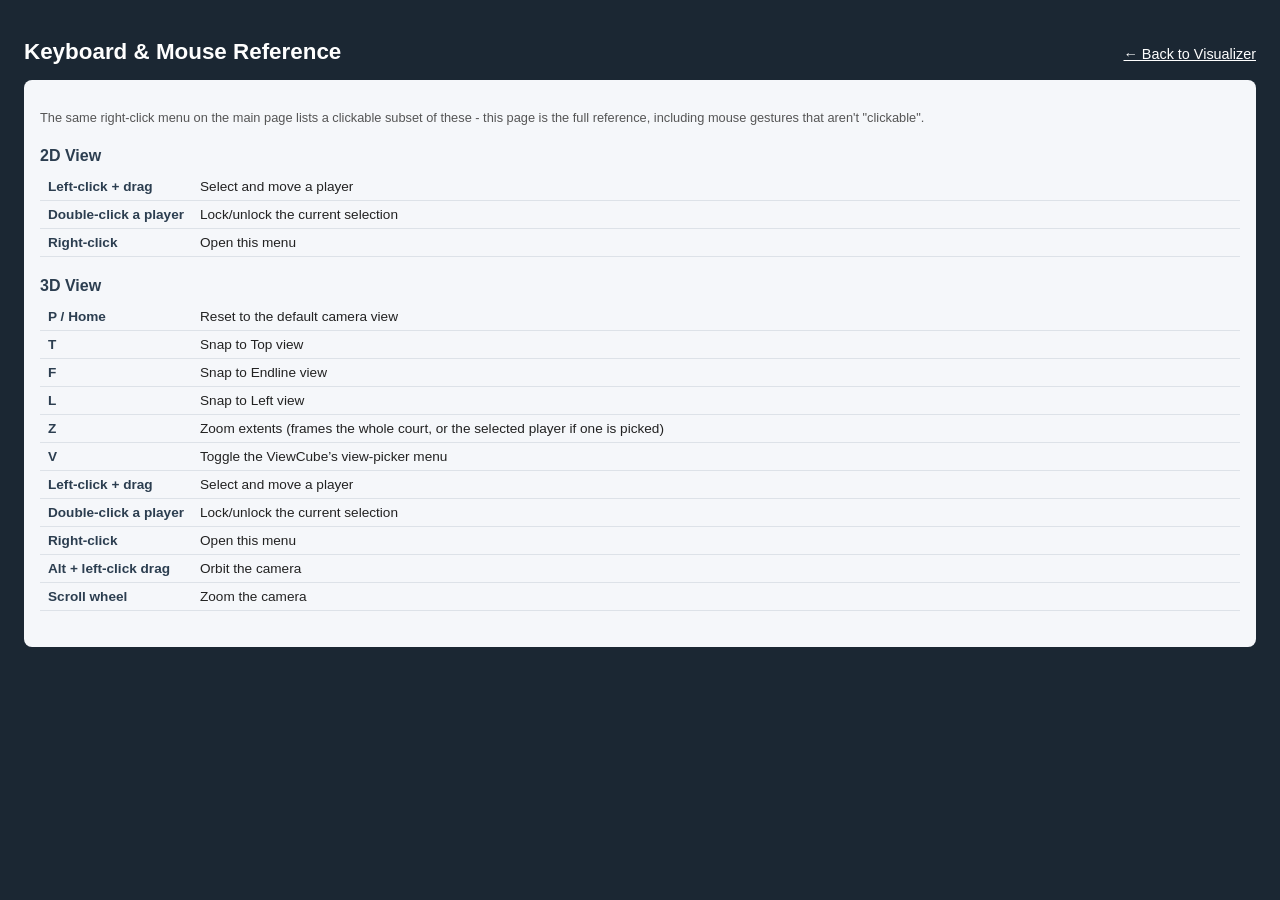
==== reference.html @ e1e454f8 "feat: implement quad-menu for 3D view controls, add keyboard and mouse reference page" ====
<!DOCTYPE html>
<html lang="en">
<head>
  <meta charset="UTF-8">
  <title>Reference — Volleyball Rotation Visualizer</title>
  <link rel="stylesheet" href="css/style.css">
</head>
<body>
  <div class="app">
    <div class="app-header">
      <h1>Keyboard &amp; Mouse Reference</h1>
      <a href="index.html" class="setup-link">&larr; Back to Visualizer</a>
    </div>

    <div class="panel setup-panel">
      <div class="panel-section">
        <p class="hint">The same right-click menu on the main page lists a
          clickable subset of these - this page is the full reference,
          including mouse gestures that aren't "clickable".</p>
      </div>

      <div class="panel-section">
        <h2>2D View</h2>
        <table class="reference-table" id="table2D">
          <tbody></tbody>
        </table>
      </div>

      <div class="panel-section">
        <h2>3D View</h2>
        <table class="reference-table" id="table3D">
          <tbody></tbody>
        </table>
      </div>
    </div>
  </div>

  <script type="module" src="js/reference.js"></script>
</body>
</html>
---- css/style.css ----
:root {
  --court-fill: #e2836b;
  --court-bg: #189a94;
  --line-colour: #ffffff;
  --player-fill: #efa581;
  --player-outline: #f5f5f5;
  --player-overlap: #e74c3c;
  --player-selectable: #22c55e;
  --guide-line: #000000;
  --guide-selected: #3498db;
  --link-line: #16a34a;
  --panel-bg: #f5f7fa;
  --accent: #2c3e50;
  --libero-fill: #efa581;
  --bench-fill: #ffffff;
  --bench-fill-opacity: 0.12;
  --player-outline-width: 5;
  --diagram-font-family: Verdana, Arial, sans-serif;
  --player-label-size: 34px;
  --bench-label-size: 24px;
  --rotation-tracker-size: 56px;
  --glow-blur-radius: 6px;
  --pulse-max-blur-radius: 14px;
  --pulse-duration: 1.2s;
}

* {
  box-sizing: border-box;
}

body {
  font-family: Verdana, Arial, sans-serif;
  background: #1b2733;
  color: #222;
  margin: 0;
  padding: 24px;
}

.app {
  max-width: 1400px;
  margin: 0 auto;
}

h1 {
  color: #ffffff;
  font-size: 1.4rem;
}

.app-header {
  display: flex;
  align-items: baseline;
  justify-content: space-between;
  gap: 16px;
}

.setup-link {
  color: #ffffff;
  font-size: 0.9rem;
}

.header-links {
  display: flex;
  gap: 16px;
}

.layout {
  display: flex;
  flex-direction: column;
  gap: 14px;
}

.top-bar {
  background: var(--panel-bg);
  border-radius: 8px;
  padding: 8px 12px;
  display: flex;
  flex-direction: column;
  gap: 6px;
}

.top-bar-row {
  display: flex;
  align-items: center;
  gap: 10px;
  flex-wrap: nowrap;
  overflow-x: auto;
}

.top-bar button {
  padding: 5px 9px;
  font-size: 0.78rem;
  white-space: nowrap;
  flex-shrink: 0;
}

/* Fixed (not max) width regardless of the dynamic label text ("Swap In
   Libero" / "Select a back-row player..." / "Swap Out Libero (for X)") -
   a max-width alone still let the row's total content width change (and
   therefore wrap differently) between the short and long variants. */
#liberoSwapBtn {
  width: 210px;
  flex: 0 0 auto;
  white-space: nowrap;
  overflow: hidden;
  text-overflow: ellipsis;
}

.op-group {
  display: flex;
  gap: 6px;
  flex-wrap: nowrap;
  flex-shrink: 0;
}

.op-group + .op-group {
  padding-left: 10px;
  border-left: 1px solid #dde2e8;
}

.status-row {
  justify-content: space-between;
}

.status-summary {
  display: flex;
  flex-direction: row;
  gap: 10px;
  font-size: 0.75rem;
  color: var(--accent);
  flex: 0 0 auto;
}

.status-summary .rotation-display {
  font-weight: bold;
}

.status-cards {
  display: flex;
  flex-wrap: nowrap;
  overflow-x: auto;
  gap: 4px;
  list-style: none;
  margin: 0;
  padding: 0;
  flex: 1 1 auto;
  justify-content: flex-end;
}

.status-card {
  display: flex;
  flex-direction: column;
  align-items: center;
  gap: 0;
  min-width: 46px;
  flex-shrink: 0;
  padding: 2px 6px;
  border-radius: 5px;
  font-size: 0.72rem;
  line-height: 1.2;
}

.status-card-role {
  font-weight: bold;
}

.status-card-status {
  font-size: 0.62rem;
}

.status-card.ok {
  background: #eafaf1;
  color: #1e8449;
}

.status-card.violation {
  background: #fdecea;
  color: #c0392b;
}

.stage {
  display: flex;
  justify-content: center;
}

#court {
  background: var(--court-bg);
  border-radius: 8px;
  touch-action: none;
  width: 100%;
  max-width: 1040px;
  height: auto;
  display: block;
}

.scene3d-mount {
  position: relative;
  width: 100%;
  max-width: 1040px;
  aspect-ratio: 4 / 3;
  border-radius: 8px;
  overflow: hidden;
  background: var(--court-bg);
}

.quad-menu {
  position: fixed;
  z-index: 20;
  display: flex;
  flex-wrap: wrap;
  gap: 16px;
  max-width: 640px;
  background: var(--panel-bg);
  border-radius: 8px;
  padding: 14px;
  box-shadow: 0 8px 28px rgba(0, 0, 0, 0.45);
}

/* `display: flex` above otherwise beats the browser's default
   `[hidden] { display: none }` UA rule, since author styles always win
   over UA styles regardless of selector specificity. */
.quad-menu[hidden] {
  display: none;
}

.quad-section {
  flex: 1 1 220px;
  min-width: 200px;
}

.quad-section h3 {
  font-size: 0.9rem;
  margin: 0 0 8px;
  color: var(--accent);
}

.quad-view-presets button {
  font-size: 0.72rem;
  padding: 6px 2px;
}

.shortcuts-list {
  list-style: none;
  margin: 0 0 8px;
  padding: 0;
  font-size: 0.78rem;
  color: var(--accent);
}

.shortcuts-list li {
  padding: 3px 0;
}

.shortcuts-list button {
  width: 100%;
  text-align: left;
  font-size: 0.78rem;
  padding: 5px 8px;
}

.view-cube-wrap {
  position: absolute;
  top: 12px;
  right: 12px;
  z-index: 5;
  display: flex;
  flex-direction: column;
  align-items: flex-end;
  gap: 6px;
  /* Medium-size defaults (setup.html's "3D Preview - View Cube Size"
     setting) - js/renderer3d.js overrides these at load based on the
     saved size, everything else derives from them via var()/calc(). */
  --vc-scene-size: 150px;
  --vc-perspective: 750px;
  --vc-half: 45px;
  --vc-face-size: 90px;
  --vc-face-font-size: 0.75rem;
  --vc-edge-half: 10px;
  --vc-edge-size: 20px;
  --vc-corner-half: 8px;
  --vc-corner-size: 16px;
}

.view-cube-home {
  flex: 0 0 auto;
  width: 28px;
  height: 28px;
  padding: 0;
  font-size: 1.1rem;
  line-height: 1;
  border-radius: 50%;
}

.view-cube-scene {
  position: relative;
  width: var(--vc-scene-size);
  height: var(--vc-scene-size);
  perspective: var(--vc-perspective);
}

.view-cube {
  position: absolute;
  inset: 0;
  transform-style: preserve-3d;
}

.vc-face {
  position: absolute;
  left: 50%;
  top: 50%;
  width: var(--vc-face-size);
  height: var(--vc-face-size);
  margin: calc(var(--vc-face-size) / -2) 0 0 calc(var(--vc-face-size) / -2);
  display: flex;
  align-items: center;
  justify-content: center;
  cursor: pointer;
  user-select: none;
  backface-visibility: hidden;
  box-sizing: border-box;
  background: rgba(44, 62, 80, 0.85);
  border: 1px solid rgba(255, 255, 255, 0.4);
  color: #ffffff;
  font-size: var(--vc-face-font-size);
  font-weight: bold;
  letter-spacing: 0.03em;
}

.vc-face:hover {
  background: rgba(52, 152, 219, 0.85);
}

/* Edge/corner hotspots are tiny 3D boxes (built from real cube faces,
   same recipe as .vc-face just smaller), not flat 2D squares - a flat
   hotspot rotates edge-on and nearly disappears when the cube is viewed
   close to face-on from that side. */
.vc-hotspot {
  position: absolute;
  left: 50%;
  top: 50%;
  width: 0;
  height: 0;
  transform-style: preserve-3d;
}

.vc-hotspot-face {
  position: absolute;
  left: 0;
  top: 0;
  cursor: pointer;
  user-select: none;
  backface-visibility: hidden;
  box-sizing: border-box;
  background: rgba(255, 255, 255, 0.35);
  border: 1px solid rgba(27, 39, 51, 0.6);
}

.vc-hotspot.vc-edge .vc-hotspot-face {
  width: var(--vc-edge-size);
  height: var(--vc-edge-size);
  margin: calc(var(--vc-edge-size) / -2) 0 0 calc(var(--vc-edge-size) / -2);
}

.vc-hotspot.vc-corner .vc-hotspot-face {
  width: var(--vc-corner-size);
  height: var(--vc-corner-size);
  margin: calc(var(--vc-corner-size) / -2) 0 0 calc(var(--vc-corner-size) / -2);
}

.vc-hotspot:hover .vc-hotspot-face {
  background: rgba(52, 152, 219, 0.9);
}

.view-menu {
  position: absolute;
  top: 100%;
  right: 0;
  margin-top: 6px;
  background: var(--panel-bg);
  border-radius: 6px;
  box-shadow: 0 4px 16px rgba(0, 0, 0, 0.35);
  overflow: hidden;
  min-width: 150px;
}

.view-menu button {
  display: block;
  width: 100%;
  border-radius: 0;
  text-align: left;
}

.view-menu[hidden] {
  display: none;
}

.panel {
  background: var(--panel-bg);
  border-radius: 8px;
  padding: 16px;
  min-width: 260px;
  flex: 1 1 260px;
}

.panel-section {
  margin-bottom: 20px;
}

.panel-section h2 {
  font-size: 1rem;
  margin: 0 0 8px;
  color: var(--accent);
}

.rotation-display {
  font-weight: bold;
  margin-bottom: 8px;
}

.button-row {
  display: flex;
  gap: 8px;
  margin-bottom: 8px;
}

button {
  cursor: pointer;
  border: none;
  border-radius: 6px;
  background: var(--accent);
  color: white;
  padding: 10px 12px;
  font-size: 0.9rem;
  flex: 1;
}

button:hover {
  background: #3d5166;
}

button.active {
  background: #f1c40f;
  color: #2c3e50;
}


.full-width {
  width: 100%;
}

select {
  font-family: inherit;
  font-size: 0.9rem;
  padding: 8px;
  border-radius: 6px;
  border: 1px solid #ccc;
  margin-top: 4px;
}

.text-input {
  font-family: inherit;
  font-size: 0.9rem;
  padding: 8px;
  border-radius: 6px;
  border: 1px solid #ccc;
  width: 100%;
  box-sizing: border-box;
  margin-bottom: 8px;
}

.saved-setups-list {
  list-style: none;
  margin: 8px 0;
  padding: 0;
}

.saved-setup-row {
  display: flex;
  align-items: center;
  gap: 6px;
  padding: 6px 0;
}

.saved-setup-row + .saved-setup-row {
  border-top: 1px solid #dde2e8;
}

.saved-setup-name {
  flex: 1 1 auto;
  font-size: 0.85rem;
  font-weight: bold;
  color: var(--accent);
  overflow-wrap: anywhere;
}

.saved-setup-row button {
  flex: 0 0 auto;
  padding: 6px 10px;
  font-size: 0.8rem;
}

.setup-folder-header {
  display: flex;
  align-items: center;
  gap: 6px;
  padding: 10px 0 4px;
  font-size: 0.8rem;
  font-weight: bold;
  color: var(--accent);
  text-transform: uppercase;
  letter-spacing: 0.03em;
}

.setup-folder-header:first-child {
  padding-top: 0;
}

.setup-folder-header span {
  flex: 1 1 auto;
}

.setup-folder-header button {
  flex: 0 0 auto;
  padding: 4px 8px;
  font-size: 0.7rem;
  text-transform: none;
  letter-spacing: normal;
}

.folder-rename-input {
  flex: 1 1 auto;
  font-family: inherit;
  font-weight: bold;
  font-size: 0.8rem;
  text-transform: uppercase;
  letter-spacing: 0.03em;
  color: var(--accent);
  padding: 4px 6px;
  border-radius: 6px;
  border: 1px solid #ccc;
  background: #ffffff;
  box-sizing: border-box;
  min-width: 0;
}

.folder-input {
  flex: 0 0 auto;
  width: 90px;
  min-width: 0;
  font-family: inherit;
  font-size: 0.75rem;
  padding: 4px 6px;
  border-radius: 6px;
  border: 1px solid #ccc;
  box-sizing: border-box;
}

.hint {
  font-size: 0.8rem;
  color: #555;
  line-height: 1.4;
}

.reference-table {
  width: 100%;
  border-collapse: collapse;
  font-size: 0.85rem;
}

.reference-table td {
  padding: 6px 8px;
  border-bottom: 1px solid #dde2e8;
}

.reference-table td:first-child {
  font-weight: bold;
  color: var(--accent);
  white-space: nowrap;
  width: 1%;
}

.player-label-form {
  display: grid;
  grid-template-columns: repeat(4, minmax(0, 1fr));
  gap: 10px;
  margin-top: 10px;
}

.player-label-form + .button-row,
.color-form + .button-row {
  margin-top: 16px;
}

.player-label-row {
  display: flex;
  flex-direction: column;
  gap: 4px;
  font-size: 0.8rem;
  color: var(--accent);
  font-weight: bold;
  min-width: 0;
}

.player-label-row input {
  font-family: inherit;
  font-size: 0.9rem;
  padding: 6px 8px;
  border-radius: 6px;
  border: 1px solid #ccc;
  width: 100%;
  min-width: 0;
  box-sizing: border-box;
}

.color-form {
  display: grid;
  grid-template-columns: repeat(auto-fill, minmax(230px, 1fr));
  gap: 10px;
  margin-top: 10px;
}

.color-row {
  display: flex;
  flex-direction: column;
  gap: 8px;
  font-size: 0.8rem;
  color: var(--accent);
  font-weight: bold;
  background: #ffffff;
  border: 1px solid #dde2e8;
  border-radius: 6px;
  padding: 6px 8px;
  min-width: 0;
}

.color-row-header {
  display: flex;
  align-items: center;
  gap: 8px;
  min-width: 0;
}

.color-row-header span {
  overflow-wrap: break-word;
}

.color-row-header input[type="color"] {
  flex-shrink: 0;
  width: 28px;
  height: 28px;
  padding: 0;
  border: 1px solid #ccc;
  border-radius: 6px;
  cursor: pointer;
  background: none;
}

.color-row-header input[type="number"] {
  width: 70px;
  font-family: inherit;
  font-size: 0.85rem;
  padding: 4px 6px;
  border-radius: 6px;
  border: 1px solid #ccc;
}

.color-picker {
  position: relative;
  flex-shrink: 0;
}

.color-swatch-current {
  width: 28px;
  height: 28px;
  padding: 0;
  border: 1px solid #ccc;
  border-radius: 6px;
  cursor: pointer;
  flex: none;
}

/* Kept in the form for submission, but only shown to the OS color-picker
   dialog via nativeInput.click() when "Custom…" is chosen - never
   interactive/visible on its own. */
.color-native-input {
  position: absolute;
  width: 0;
  height: 0;
  padding: 0;
  border: 0;
  opacity: 0;
  pointer-events: none;
}

.color-popover {
  position: absolute;
  top: calc(100% + 6px);
  left: 0;
  z-index: 20;
  background: #ffffff;
  border: 1px solid #dde2e8;
  border-radius: 8px;
  box-shadow: 0 6px 20px rgba(0, 0, 0, 0.25);
  padding: 10px;
  width: 176px;
}

.color-popover .color-swatches {
  display: grid;
  grid-template-columns: repeat(5, 1fr);
  gap: 6px;
  margin-bottom: 8px;
}

.color-popover .color-swatch {
  width: 28px;
  height: 28px;
}

.color-custom-btn {
  width: 100%;
  padding: 8px;
  font-size: 0.8rem;
}

.color-swatch {
  width: 20px;
  height: 20px;
  padding: 0;
  border: 1px solid #ccc;
  border-radius: 4px;
  cursor: pointer;
}

.color-swatch:hover {
  border-color: var(--accent);
  transform: scale(1.1);
}

.line-setting-row {
  display: flex;
  align-items: center;
  gap: 8px;
  font-size: 0.8rem;
  color: var(--accent);
  font-weight: bold;
  background: #ffffff;
  border: 1px solid #dde2e8;
  border-radius: 6px;
  padding: 6px 8px;
  min-width: 0;
}

.line-setting-row span {
  flex: 1 1 auto;
  overflow-wrap: break-word;
}

.line-setting-row input[type="number"] {
  flex-shrink: 0;
  width: 56px;
  font-family: inherit;
  font-size: 0.9rem;
  padding: 4px 6px;
  border-radius: 6px;
  border: 1px solid #ccc;
  box-sizing: border-box;
}

.font-family-row {
  grid-column: 1 / -1;
}

.font-family-row input[type="text"],
.font-family-row select {
  flex: 1 1 auto;
  min-width: 0;
  font-family: inherit;
  font-size: 0.9rem;
  padding: 4px 6px;
  border-radius: 6px;
  border: 1px solid #ccc;
  box-sizing: border-box;
}

.player {
  cursor: grab;
}

.player.dragging {
  cursor: grabbing;
}

.player circle {
  stroke: var(--player-outline);
  stroke-width: var(--player-outline-width);
  fill: var(--player-fill);
}

.player.libero circle {
  fill: var(--libero-fill);
}

.player.back-row circle {
  fill: color-mix(in srgb, var(--player-fill) 80%, black);
}

.player.libero.back-row circle {
  fill: color-mix(in srgb, var(--libero-fill) 80%, black);
}

.player.overlapping circle {
  fill: var(--player-overlap);
}

.player.bench-warning circle {
  fill: var(--player-overlap);
}

.player.selectable circle {
  stroke: var(--player-selectable);
  stroke-width: 8;
  stroke-dasharray: 14, 8;
  cursor: pointer;
  filter: drop-shadow(0 0 var(--glow-blur-radius) var(--player-selectable));
}

.player.guide-selected circle {
  stroke: var(--guide-selected);
  stroke-width: 8;
  filter: drop-shadow(0 0 var(--glow-blur-radius) var(--guide-selected));
}

.player.guide-selected.locked circle {
  animation: lock-pulse var(--pulse-duration) ease-in-out infinite;
}

@keyframes lock-pulse {
  0%, 100% {
    stroke-opacity: 1;
    filter: drop-shadow(0 0 var(--glow-blur-radius) #ffffff);
  }
  50% {
    stroke-opacity: 0.4;
    filter: drop-shadow(0 0 var(--pulse-max-blur-radius) #ffffff);
  }
}

.player.guide-related circle {
  stroke: #000000;
  stroke-width: 8;
}

.player text {
  fill: var(--player-outline);
  stroke: var(--player-outline);
  stroke-width: 1;
  text-anchor: middle;
  dominant-baseline: central;
  font-family: var(--diagram-font-family);
  font-weight: bold;
  font-size: var(--player-label-size);
  pointer-events: none;
}
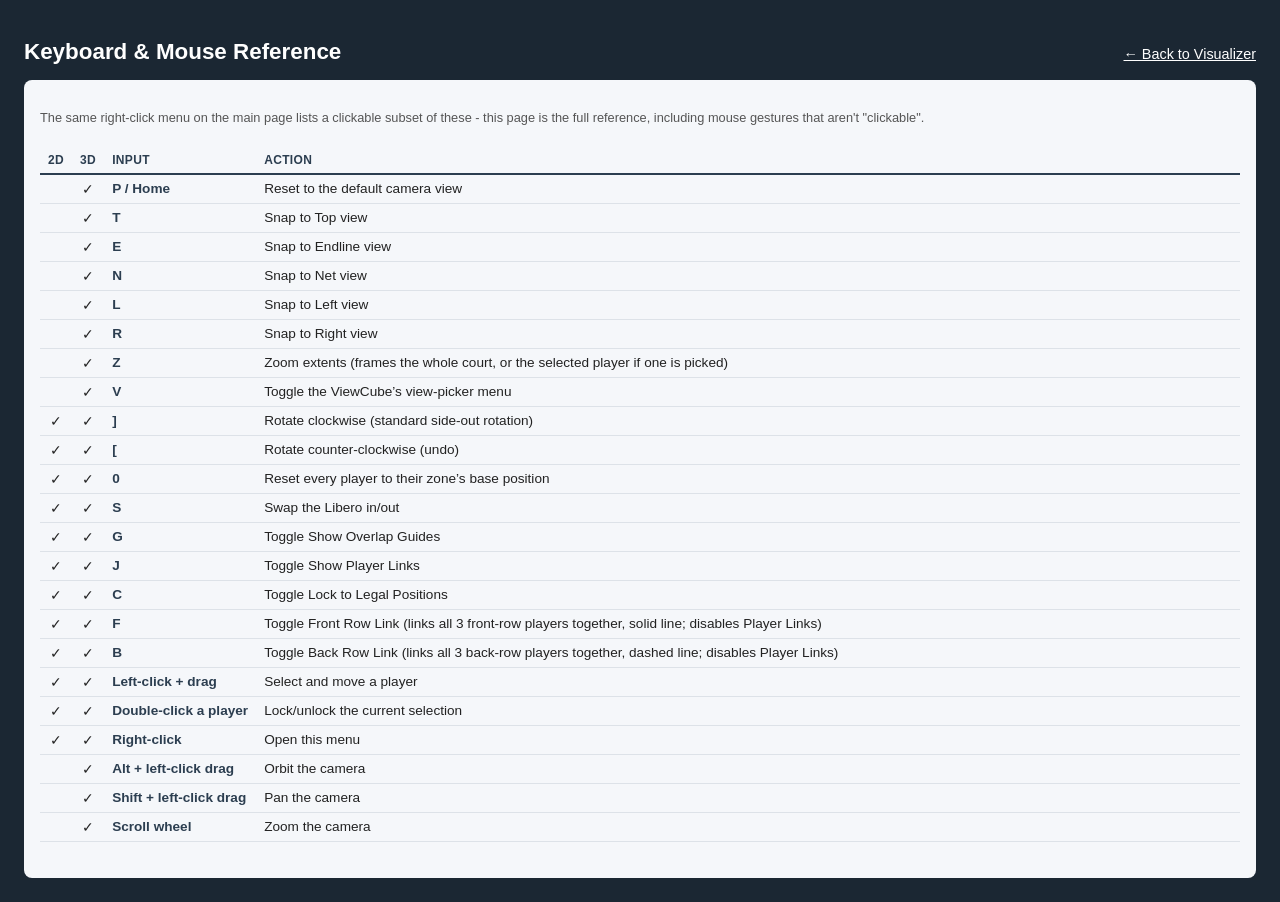
==== commit c3fc2dac: "feat: redesign reference table to consolidate 2D/3D views and improve keyboard/mouse controls displa" ====
--- a/reference.html
+++ b/reference.html
@@ -20,15 +20,15 @@
       </div>
 
       <div class="panel-section">
-        <h2>2D View</h2>
-        <table class="reference-table" id="table2D">
-          <tbody></tbody>
-        </table>
-      </div>
-
-      <div class="panel-section">
-        <h2>3D View</h2>
-        <table class="reference-table" id="table3D">
+        <table class="reference-table" id="referenceTable">
+          <thead>
+            <tr>
+              <th class="ref-check-col">2D</th>
+              <th class="ref-check-col">3D</th>
+              <th>Input</th>
+              <th>Action</th>
+            </tr>
+          </thead>
           <tbody></tbody>
         </table>
       </div>
--- a/css/style.css
+++ b/css/style.css
@@ -9,6 +9,7 @@
   --guide-line: #000000;
   --guide-selected: #3498db;
   --link-line: #16a34a;
+  --row-link-line: #7fe0ff;
   --panel-bg: #f5f7fa;
   --accent: #2c3e50;
   --libero-fill: #efa581;
@@ -18,7 +19,6 @@
   --diagram-font-family: Verdana, Arial, sans-serif;
   --player-label-size: 34px;
   --bench-label-size: 24px;
-  --rotation-tracker-size: 56px;
   --glow-blur-radius: 6px;
   --pulse-max-blur-radius: 14px;
   --pulse-duration: 1.2s;
@@ -74,8 +74,16 @@
   border-radius: 8px;
   padding: 8px 12px;
   display: flex;
+  align-items: stretch;
+  gap: 12px;
+}
+
+.top-bar-rows {
+  display: flex;
   flex-direction: column;
   gap: 6px;
+  flex: 1 1 auto;
+  min-width: 0;
 }
 
 .top-bar-row {
@@ -117,6 +125,55 @@
   border-left: 1px solid #dde2e8;
 }
 
+/* Shows which of the quad-menu's Overlap Guides/Player Links/Lock to
+   Legal/Front Row Link/Back Row Link toggles are currently on, in the
+   space freed up when those buttons moved out of the top bar (ROADMAP
+   3.10) - each chip is hidden by default (see index.html) and only
+   shown while its toggle is enabled (js/main.js's
+   refreshToggleIndicators). The little swatch line previews the color/
+   dash style of the line it corresponds to on the court. */
+.toggle-indicators {
+  align-items: center;
+  gap: 12px;
+}
+
+.toggle-indicator {
+  display: inline-flex;
+  align-items: center;
+  gap: 5px;
+  font-size: 0.7rem;
+  font-weight: bold;
+  color: var(--accent);
+  white-space: nowrap;
+}
+
+.toggle-indicator[hidden] {
+  display: none;
+}
+
+.indicator-swatch {
+  width: 16px;
+  height: 0;
+  border-top: 3px solid var(--accent);
+  display: inline-block;
+}
+
+.indicator-dashed .indicator-swatch {
+  border-top-style: dashed;
+}
+
+.indicator-guides .indicator-swatch {
+  border-top-color: var(--guide-line);
+}
+
+.indicator-links .indicator-swatch {
+  border-top-color: var(--link-line);
+}
+
+.indicator-row-link .indicator-swatch {
+  border-top-color: var(--row-link-line);
+}
+
 .status-row {
   justify-content: space-between;
 }
@@ -132,6 +189,20 @@
 
 .status-summary .rotation-display {
   font-weight: bold;
+}
+
+.rotation-badge {
+  display: flex;
+  align-items: center;
+  justify-content: center;
+  flex: 0 0 auto;
+  width: 72px;
+  background: var(--accent);
+  color: var(--line-colour);
+  font-weight: bold;
+  font-size: 2rem;
+  border-radius: 10px;
+  border: 3px solid var(--court-bg);
 }
 
 .status-cards {
@@ -159,6 +230,17 @@
   line-height: 1.2;
 }
 
+.status-card-top {
+  display: flex;
+  align-items: baseline;
+  gap: 3px;
+}
+
+.status-card-zone {
+  font-size: 0.6rem;
+  opacity: 0.7;
+}
+
 .status-card-role {
   font-weight: bold;
 }
@@ -202,59 +284,164 @@
   background: var(--court-bg);
 }
 
+/* True 3ds Max-style quad-menu: a zero-size anchor positioned exactly at
+   the cursor (see js/quadMenu.js), with each .quad-section expanding
+   outward from that point into its own corner, plus a crosshair (the two
+   .quad-line divs) marking the four quadrant boundaries through it. */
 .quad-menu {
   position: fixed;
   z-index: 20;
-  display: flex;
-  flex-wrap: wrap;
-  gap: 16px;
-  max-width: 640px;
-  background: var(--panel-bg);
-  border-radius: 8px;
-  padding: 14px;
-  box-shadow: 0 8px 28px rgba(0, 0, 0, 0.45);
-}
-
-/* `display: flex` above otherwise beats the browser's default
-   `[hidden] { display: none }` UA rule, since author styles always win
-   over UA styles regardless of selector specificity. */
+  width: 0;
+  height: 0;
+}
+
+/* `width/height: 0` above has no `display` to conflict with the browser's
+   default `[hidden] { display: none }` UA rule, but this stays explicit
+   for the same reason `.view-menu[hidden]` is - author styles always win
+   over UA styles regardless of selector specificity, so any future
+   `display` added to `.quad-menu` needs this override to still hide it. */
 .quad-menu[hidden] {
   display: none;
 }
 
+.quad-line {
+  position: absolute;
+  background: rgba(255, 255, 255, 0.7);
+}
+.quad-line-h {
+  left: 0;
+  top: 0;
+  height: 1px;
+}
+.quad-line-v {
+  left: 0;
+  top: 0;
+  width: 1px;
+}
+
 .quad-section {
-  flex: 1 1 220px;
-  min-width: 200px;
-}
-
-.quad-section h3 {
-  font-size: 0.9rem;
-  margin: 0 0 8px;
-  color: var(--accent);
-}
-
-.quad-view-presets button {
-  font-size: 0.72rem;
-  padding: 6px 2px;
+  position: absolute;
+  display: flex;
+  flex-direction: column;
+  gap: 3px;
+  width: max-content;
+  max-width: 190px;
+  font-size: 0.68rem;
+  background: var(--panel-bg);
+  border-radius: 6px;
+  padding: 4px 8px;
+  box-shadow: 0 6px 20px rgba(0, 0, 0, 0.4);
+}
+/* Same `[hidden]`-vs-`display` override this file already needs for
+   `.quad-menu`/`.view-menu` - author styles beat the UA `[hidden]` rule
+   regardless of specificity, so the 3D-only sections would otherwise stay
+   visible in 2D despite `hidden` being set on them. */
+.quad-section[hidden] {
+  display: none;
+}
+/* Top quadrants expand upward (reversed stacking so the title stays
+   nearest the cursor); bottom quadrants expand downward normally. Left
+   quadrants right-align their text (nearest the cursor on their side);
+   right quadrants left-align. */
+.quad-tl, .quad-tr {
+  flex-direction: column-reverse;
+  bottom: 4px;
+}
+.quad-bl, .quad-br {
+  top: 4px;
+}
+.quad-tl, .quad-bl {
+  right: 4px;
+  align-items: flex-end;
+  text-align: right;
+}
+.quad-tr, .quad-br {
+  left: 4px;
+  align-items: flex-start;
+  text-align: left;
+}
+
+.quad-title {
+  font-size: 0.62rem;
+  font-weight: bold;
+  text-transform: uppercase;
+  letter-spacing: 0.05em;
+  color: #7fb3e0;
+}
+
+.quad-items {
+  display: flex;
+  flex-direction: column;
+  gap: 12px;
+}
+/* Each logical cluster (e.g. Reset+Extents, or the ViewCube size trio) is
+   its own tightly-spaced group; the larger gap above is only BETWEEN
+   groups, so related buttons visually "belong together". */
+.quad-group {
+  display: flex;
+  flex-direction: column;
+  gap: 5px;
+}
+/* Same `[hidden]`-vs-`display` override this file already needs
+   elsewhere (`.quad-menu`/`.quad-section`/`.view-menu`) - `.quad-group`
+   sets its own `display: flex` too, so a `.quad-3d-only` group hidden in
+   2D would otherwise stay visible despite the `hidden` attribute. */
+.quad-group[hidden] {
+  display: none;
+}
+.quad-tl .quad-group, .quad-bl .quad-group {
+  align-items: flex-end;
+}
+.quad-tr .quad-group, .quad-br .quad-group {
+  align-items: flex-start;
+}
+.quad-items button {
+  padding: 4px 8px;
+  font-size: 0.7rem;
+  min-width: 0;
+  flex: none;
+  white-space: nowrap;
+}
+.quad-items .text-input {
+  font-size: 0.7rem;
+  padding: 4px 6px;
+  margin-bottom: 0;
+  width: 130px;
+}
+.quad-items .hint {
+  font-size: 0.62rem;
+  margin: 0;
+}
+.quad-items a {
+  color: var(--accent);
+  font-size: 0.68rem;
+}
+
+#quadShortcutsList {
+  display: flex;
+  flex-direction: column;
+  gap: 12px;
 }
 
 .shortcuts-list {
   list-style: none;
-  margin: 0 0 8px;
+  margin: 0;
   padding: 0;
-  font-size: 0.78rem;
-  color: var(--accent);
+  font-size: 0.7rem;
+  display: flex;
+  flex-direction: column;
+  gap: 5px;
 }
 
 .shortcuts-list li {
-  padding: 3px 0;
+  padding: 0;
 }
 
 .shortcuts-list button {
   width: 100%;
-  text-align: left;
-  font-size: 0.78rem;
-  padding: 5px 8px;
+  text-align: inherit;
+  font-size: 0.7rem;
+  padding: 4px 8px;
 }
 
 .view-cube-wrap {
@@ -566,12 +753,27 @@
   font-size: 0.85rem;
 }
 
+.reference-table th {
+  text-align: left;
+  padding: 6px 8px;
+  border-bottom: 2px solid var(--accent);
+  font-size: 0.75rem;
+  text-transform: uppercase;
+  letter-spacing: 0.03em;
+  color: var(--accent);
+}
+
 .reference-table td {
   padding: 6px 8px;
   border-bottom: 1px solid #dde2e8;
 }
 
-.reference-table td:first-child {
+.reference-table .ref-check-col {
+  text-align: center;
+  width: 1%;
+}
+
+.reference-table .ref-input-col {
   font-weight: bold;
   color: var(--accent);
   white-space: nowrap;
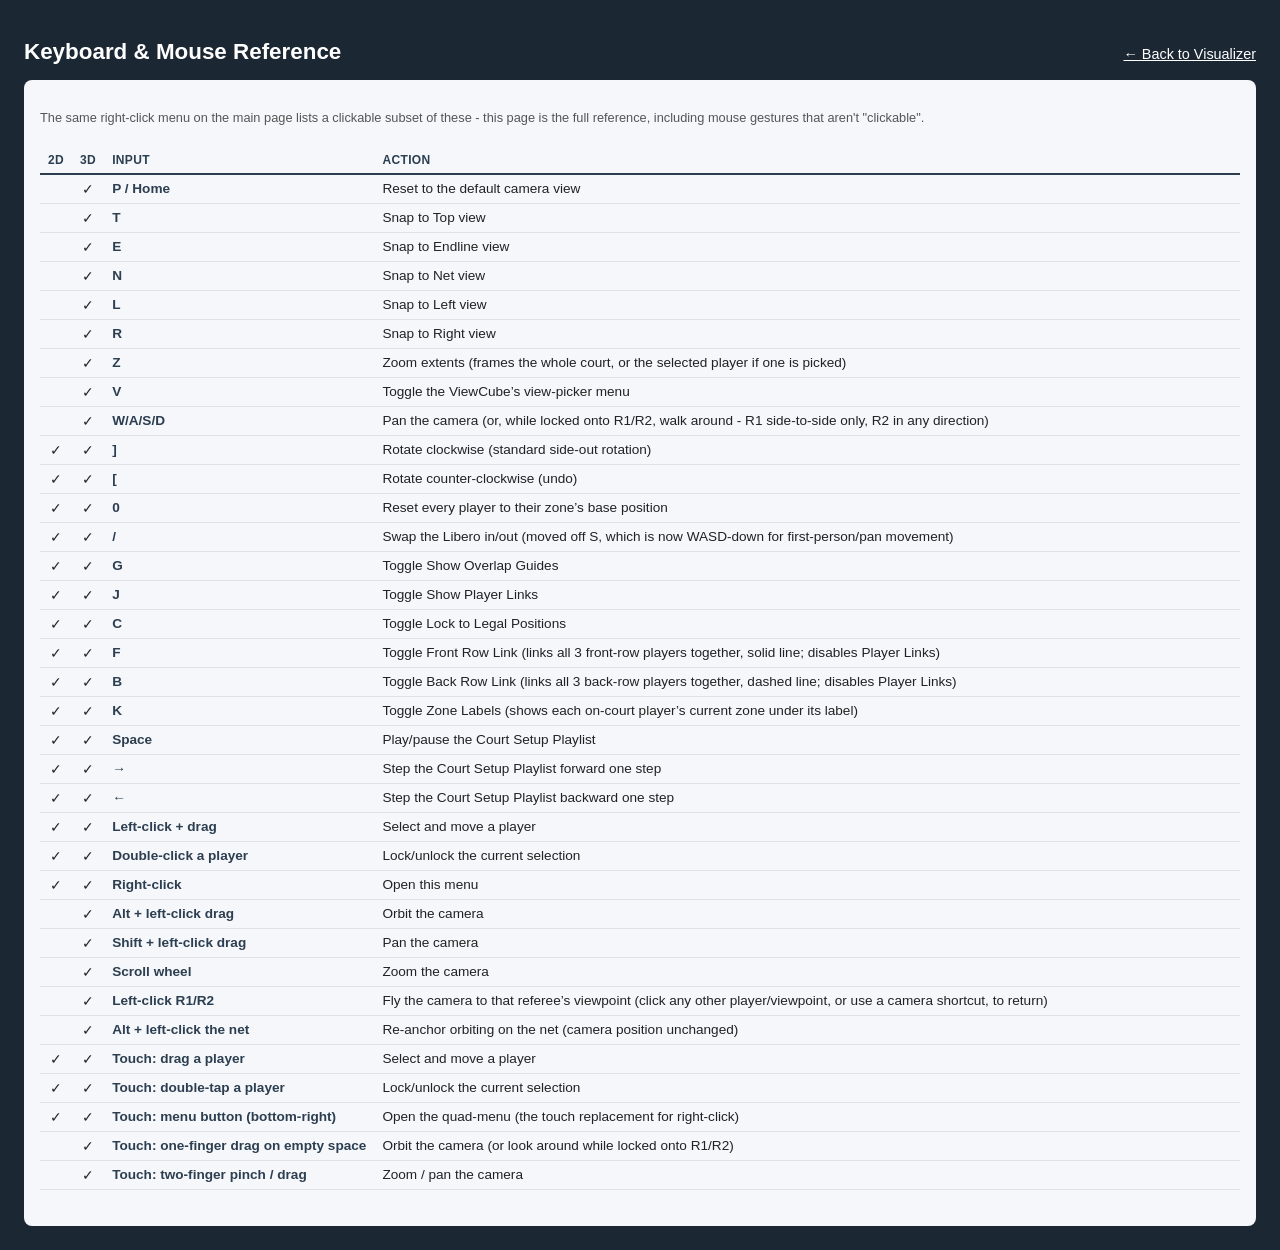
==== commit 97070aed: "feat: implement touch and mobile support with double-tap detection and quad-menu for touch devices" ====
--- a/reference.html
+++ b/reference.html
@@ -2,6 +2,7 @@
 <html lang="en">
 <head>
   <meta charset="UTF-8">
+  <meta name="viewport" content="width=device-width, initial-scale=1">
   <title>Reference — Volleyball Rotation Visualizer</title>
   <link rel="stylesheet" href="css/style.css">
 </head>
--- a/css/style.css
+++ b/css/style.css
@@ -3,11 +3,13 @@
   --court-bg: #189a94;
   --line-colour: #ffffff;
   --player-fill: #efa581;
+  --player-fill-back: #bf8467;
   --player-outline: #f5f5f5;
   --player-overlap: #e74c3c;
   --player-selectable: #22c55e;
   --guide-line: #000000;
   --guide-selected: #3498db;
+  --guide-locked: #8acaf4;
   --link-line: #16a34a;
   --row-link-line: #7fe0ff;
   --panel-bg: #f5f7fa;
@@ -20,8 +22,6 @@
   --player-label-size: 34px;
   --bench-label-size: 24px;
   --glow-blur-radius: 6px;
-  --pulse-max-blur-radius: 14px;
-  --pulse-duration: 1.2s;
 }
 
 * {
@@ -274,6 +274,16 @@
   display: block;
 }
 
+/* iOS starts a text/element selection (and a callout) on long-press
+   otherwise, highlighting the whole canvas. */
+#court,
+.scene3d-mount {
+  -webkit-user-select: none;
+  user-select: none;
+  -webkit-touch-callout: none;
+  -webkit-tap-highlight-color: transparent;
+}
+
 .scene3d-mount {
   position: relative;
   width: 100%;
@@ -407,6 +417,14 @@
   padding: 4px 6px;
   margin-bottom: 0;
   width: 130px;
+}
+/* Isometric puck icon (Puck Size quad-menu buttons - see the <symbol
+   id="puckIcon"> definition near the top of index.html). */
+.puck-icon {
+  width: 16px;
+  height: 11px;
+  vertical-align: middle;
+  margin-left: 2px;
 }
 .quad-items .hint {
   font-size: 0.62rem;
@@ -629,6 +647,11 @@
   color: #2c3e50;
 }
 
+/* Setup page: a section's Save button after one of its settings changed. */
+button.unsaved {
+  box-shadow: 0 0 0 2px #ffffff, 0 0 12px 4px #23f558;
+}
+
 
 .full-width {
   width: 100%;
@@ -1003,7 +1026,7 @@
 }
 
 .player.back-row circle {
-  fill: color-mix(in srgb, var(--player-fill) 80%, black);
+  fill: var(--player-fill-back);
 }
 
 .player.libero.back-row circle {
@@ -1033,18 +1056,8 @@
 }
 
 .player.guide-selected.locked circle {
-  animation: lock-pulse var(--pulse-duration) ease-in-out infinite;
-}
-
-@keyframes lock-pulse {
-  0%, 100% {
-    stroke-opacity: 1;
-    filter: drop-shadow(0 0 var(--glow-blur-radius) #ffffff);
-  }
-  50% {
-    stroke-opacity: 0.4;
-    filter: drop-shadow(0 0 var(--pulse-max-blur-radius) #ffffff);
-  }
+  stroke: var(--guide-locked);
+  filter: drop-shadow(0 0 var(--glow-blur-radius) var(--guide-locked));
 }
 
 .player.guide-related circle {
@@ -1060,6 +1073,137 @@
   dominant-baseline: central;
   font-family: var(--diagram-font-family);
   font-weight: bold;
-  font-size: var(--player-label-size);
+  font-size: calc(var(--player-label-size) * var(--puck-size-scale, 1));
   pointer-events: none;
 }
+
+.player text .zone-label {
+  font-size: 0.55em;
+}
+
+/* Mannequin mode (2D): footprints instead of a circle - see player.js's
+   _buildIcon. Same state colors as the puck, thinner strokes to suit the
+   much smaller shapes; glow is applied to the whole .feet group so it
+   surrounds the pair. */
+.player .hit-area {
+  fill: transparent;
+  stroke: none;
+}
+
+.player .foot {
+  stroke: var(--player-outline);
+  stroke-width: 2.5;
+  fill: var(--player-fill);
+}
+
+.player.libero .foot {
+  fill: var(--libero-fill);
+}
+
+.player.back-row .foot {
+  fill: var(--player-fill-back);
+}
+
+.player.libero.back-row .foot {
+  fill: color-mix(in srgb, var(--libero-fill) 80%, black);
+}
+
+.player.overlapping .foot,
+.player.bench-warning .foot {
+  fill: var(--player-overlap);
+}
+
+.player.selectable .foot {
+  stroke: var(--player-selectable);
+  stroke-width: 4;
+  stroke-dasharray: 8, 5;
+}
+
+.player.selectable .feet {
+  filter: drop-shadow(0 0 var(--glow-blur-radius) var(--player-selectable));
+}
+
+.player.guide-selected .foot {
+  stroke: var(--guide-selected);
+  stroke-width: 4;
+}
+
+.player.guide-selected .feet {
+  filter: drop-shadow(0 0 var(--glow-blur-radius) var(--guide-selected)) drop-shadow(0 0 calc(var(--glow-blur-radius) * 0.5) var(--guide-selected));
+}
+
+.player.guide-selected.locked .foot {
+  stroke: var(--guide-locked);
+}
+
+.player.guide-selected.locked .feet {
+  filter: drop-shadow(0 0 var(--glow-blur-radius) var(--guide-locked)) drop-shadow(0 0 calc(var(--glow-blur-radius) * 0.5) var(--guide-locked));
+}
+
+.player.guide-related .foot {
+  stroke: #000000;
+  stroke-width: 4;
+}
+
+/* The label sits on the court floor (above the footprints) rather than on
+   a dark puck, so give it a dark halo for contrast. */
+.player.icon-mannequin text {
+  stroke: rgba(0, 0, 0, 0.55);
+  stroke-width: 5;
+  paint-order: stroke;
+}
+
+/* Touch-only UI: there is no right-click on touch devices, so a floating
+   button opens the quad-menu instead (see js/main.js `openQuadMenu`). */
+.quad-menu-btn {
+  display: none;
+}
+
+@media (pointer: coarse) {
+  .quad-menu-btn {
+    display: block;
+    position: fixed;
+    right: 16px;
+    bottom: calc(16px + env(safe-area-inset-bottom, 0px));
+    z-index: 19;
+    flex: none;
+    width: 52px;
+    height: 52px;
+    padding: 0;
+    border-radius: 50%;
+    font-size: 1.5rem;
+    line-height: 1;
+    box-shadow: 0 4px 14px rgba(0, 0, 0, 0.4);
+  }
+
+  .top-bar button {
+    padding: 9px 12px;
+    font-size: 0.85rem;
+  }
+
+  .view-cube-home {
+    width: 36px;
+    height: 36px;
+  }
+
+  .quad-section {
+    max-width: calc((100vw - 24px) / 2);
+    font-size: 0.8rem;
+  }
+  .quad-items button {
+    min-height: 36px;
+    padding: 6px 10px;
+    font-size: 0.82rem;
+    white-space: normal;
+  }
+  /* iOS zooms the page on focus of any input under 16px. */
+  .quad-items .text-input {
+    font-size: 16px;
+    padding: 6px;
+  }
+  .quad-items .hint,
+  .quad-items a,
+  .quad-title {
+    font-size: 0.75rem;
+  }
+}
